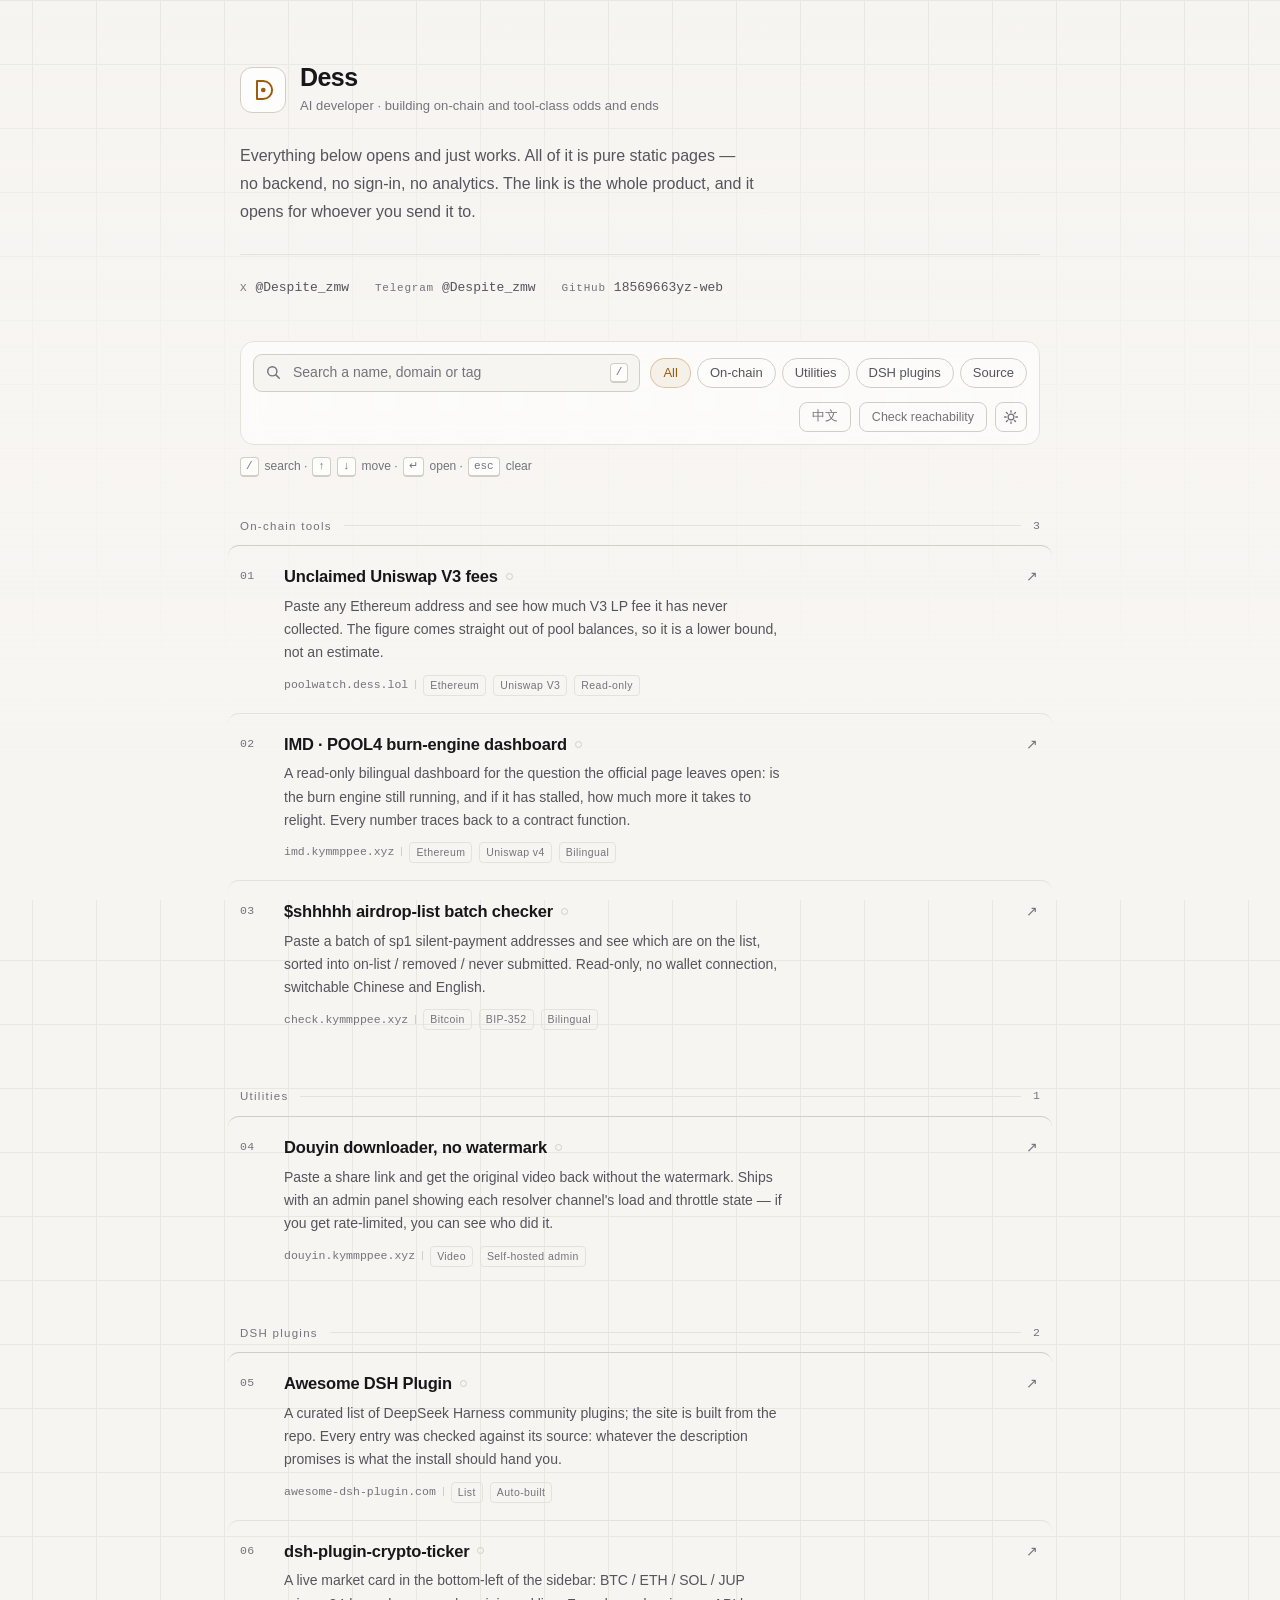
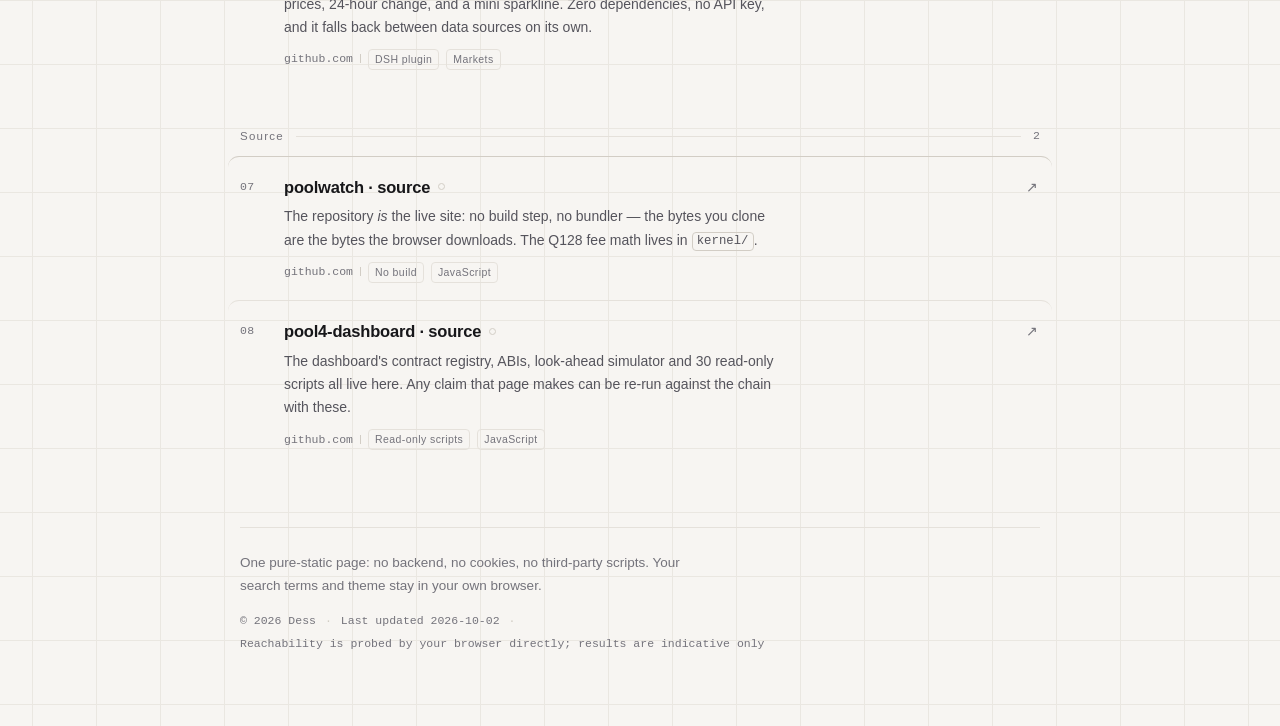
==== index.html @ a2141df9 "主导航站：暗色+暖琥珀的工具索引页，中英双语 - 纯静态、零依赖、零外部请求（CSP default-src 'none'） - 收录 8 条：链上工具 3 / 实用工具 1 / DSH 插件 2 /" ====
<!doctype html>
<html lang="zh-CN" data-lang="zh" data-theme="dark"
      data-doc-title-zh="Dess · 工具索引"
      data-doc-title-en="Dess · Tool Index"
      data-doc-desc-zh="Dess 做过的工具和站点：链上只读工具、实用小工具、DeepSeek Harness 插件。全部纯静态，打开就能用。"
      data-doc-desc-en="Tools and sites by Dess: read-only on-chain utilities, small practical tools, and DeepSeek Harness plugins. All pure static — open and use.">
<head>
<meta charset="utf-8">
<meta name="viewport" content="width=device-width, initial-scale=1">

<title>Dess · 工具索引</title>
<meta name="description" content="Dess 做过的工具和站点：链上只读工具、实用小工具、DeepSeek Harness 插件。全部纯静态，打开就能用。">

<link rel="canonical" href="https://dess.lol/">
<link rel="alternate" hreflang="zh-CN" href="https://dess.lol/">
<link rel="alternate" hreflang="en" href="https://dess.lol/?lang=en">
<link rel="alternate" hreflang="x-default" href="https://dess.lol/">
<meta name="color-scheme" content="dark light">
<meta name="theme-color" content="#0b0b0d" media="(prefers-color-scheme: dark)">
<meta name="theme-color" content="#f7f5f2" media="(prefers-color-scheme: light)">

<meta property="og:type" content="website">
<meta property="og:site_name" content="Dess">
<meta property="og:locale" content="zh_CN">
<meta property="og:locale:alternate" content="en_US">
<meta property="og:title" content="Dess · 工具索引">
<meta property="og:description" content="链上只读工具、实用小工具、DeepSeek Harness 插件。全部纯静态，打开就能用。">
<meta property="og:url" content="https://dess.lol/">
<meta property="og:image" content="https://dess.lol/og.png">
<meta property="og:image:width" content="1200">
<meta property="og:image:height" content="630">

<meta name="twitter:card" content="summary_large_image">
<meta name="twitter:site" content="@Despite_zmw">
<meta name="twitter:creator" content="@Despite_zmw">
<meta name="twitter:title" content="Dess · 工具索引">
<meta name="twitter:description" content="链上只读工具、实用小工具、DeepSeek Harness 插件。全部纯静态，打开就能用。">
<meta name="twitter:image" content="https://dess.lol/og.png">

<link rel="icon" href="favicon.svg" type="image/svg+xml">
<link rel="apple-touch-icon" href="favicon.svg">
<link rel="stylesheet" href="styles.css">
<script src="boot.js"></script>
</head>

<body>
<a class="skip" href="#entries"><span data-l="zh">跳到列表</span><span data-l="en">Skip to list</span></a>

<div class="page">

  <!-- ── 抬头 ─────────────────────────────────────────── -->
  <header class="masthead">
    <div class="who">
      <span class="mark" aria-hidden="true">
        <svg viewBox="0 0 32 32" width="30" height="30">
          <path d="M9.6 25.6V6.4h6.5a9.6 9.6 0 0 1 0 19.2H9.6Z"
                fill="none" stroke="currentColor" stroke-width="2.1" stroke-linejoin="round"/>
          <circle cx="16.3" cy="16" r="2.5" fill="currentColor"/>
        </svg>
      </span>
      <span class="who-text">
        <h1>Dess</h1>
        <p class="role"><span data-l="zh">AI 开发者 · 做链上和工具类的小东西</span><span data-l="en">AI developer · building on-chain and tool-class odds and ends</span></p>
      </span>
    </div>

    <p class="lede"><span data-l="zh">下面每一个都能直接打开用。全部是纯静态页面——没有后端、不用登录、不埋统计。链接就是全部，分享给谁都能打开。</span><span data-l="en">Everything below opens and just works. All of it is pure static pages — no backend, no sign-in, no analytics. The link is the whole product, and it opens for whoever you send it to.</span></p>

    <nav class="contact" data-aria-zh="联系方式" data-aria-en="Contact">
      <a href="https://x.com/Despite_zmw" target="_blank" rel="me noopener">
        <span class="k">X</span><span class="v">@Despite_zmw</span>
      </a>
      <a href="https://t.me/Despite_zmw" target="_blank" rel="me noopener">
        <span class="k">Telegram</span><span class="v">@Despite_zmw</span>
      </a>
      <a href="https://github.com/18569663yz-web" target="_blank" rel="me noopener">
        <span class="k">GitHub</span><span class="v">18569663yz-web</span>
      </a>
    </nav>
  </header>

  <!-- ── 工具条 ───────────────────────────────────────── -->
  <div class="bar">
    <div class="field">
      <label class="search" for="q">
        <svg class="mag" viewBox="0 0 20 20" aria-hidden="true">
          <circle cx="8.6" cy="8.6" r="5.4" fill="none" stroke="currentColor" stroke-width="1.7"/>
          <path d="m12.8 12.8 4 4" fill="none" stroke="currentColor" stroke-width="1.7" stroke-linecap="round"/>
        </svg>
        <input id="q" type="search" autocomplete="off" spellcheck="false"
               placeholder="搜名字、域名或标签"
               aria-label="搜索站点"
               data-ph-zh="搜名字、域名或标签"   data-ph-en="Search a name, domain or tag"
               data-aria-zh="搜索站点"           data-aria-en="Search sites">
        <kbd class="hint">/</kbd>
      </label>
      <button id="clear" class="clear" type="button" hidden
              aria-label="清空搜索"
              data-aria-zh="清空搜索" data-aria-en="Clear search">×</button>
    </div>

    <div class="chips" role="group" aria-label="按分类筛选"
         data-aria-zh="按分类筛选" data-aria-en="Filter by category">
      <button class="chip" type="button" data-cat="all"   aria-pressed="true" ><span data-l="zh">全部</span><span data-l="en">All</span></button>
      <button class="chip" type="button" data-cat="chain" aria-pressed="false"><span data-l="zh">链上</span><span data-l="en">On-chain</span></button>
      <button class="chip" type="button" data-cat="tool"  aria-pressed="false"><span data-l="zh">工具</span><span data-l="en">Utilities</span></button>
      <button class="chip" type="button" data-cat="dsh"   aria-pressed="false"><span data-l="zh">DSH 插件</span><span data-l="en">DSH plugins</span></button>
      <button class="chip" type="button" data-cat="src"   aria-pressed="false"><span data-l="zh">源码</span><span data-l="en">Source</span></button>
    </div>

    <div class="bar-end">
      <button id="lang" class="ghost" type="button" aria-label="Switch language">EN</button>
      <button id="probe" class="ghost" type="button"
              title="逐个探测这些站点现在通不通"
              data-title-zh="逐个探测这些站点现在通不通"
              data-title-en="Probe each of these sites right now"><span id="probe-label">检查可达性</span></button>
      <button id="theme" class="ghost icon" type="button" aria-label="切换深浅色"
              data-aria-zh="切换深浅色" data-aria-en="Toggle light or dark mode">
        <svg class="sun" viewBox="0 0 20 20" aria-hidden="true">
          <circle cx="10" cy="10" r="3.6" fill="none" stroke="currentColor" stroke-width="1.6"/>
          <path d="M10 2v2M10 16v2M2 10h2M16 10h2M4.3 4.3l1.4 1.4M14.3 14.3l1.4 1.4M15.7 4.3l-1.4 1.4M5.7 14.3l-1.4 1.4"
                stroke="currentColor" stroke-width="1.6" stroke-linecap="round"/>
        </svg>
        <svg class="moon" viewBox="0 0 20 20" aria-hidden="true">
          <path d="M16.4 12.3A7 7 0 0 1 7.7 3.6a7 7 0 1 0 8.7 8.7Z"
                fill="none" stroke="currentColor" stroke-width="1.6" stroke-linejoin="round"/>
        </svg>
      </button>
    </div>
  </div>

  <p class="hint-line" id="hint-line">
    <span data-l="zh"><kbd>/</kbd> 搜索 · <kbd>↑</kbd><kbd>↓</kbd> 选择 · <kbd>↵</kbd> 打开 · <kbd>esc</kbd> 清空</span>
    <span data-l="en"><kbd>/</kbd> search · <kbd>↑</kbd><kbd>↓</kbd> move · <kbd>↵</kbd> open · <kbd>esc</kbd> clear</span>
  </p>

  <!-- ── 列表 ─────────────────────────────────────────── -->
  <main id="entries">

    <section class="group" data-group="chain">
      <h2 class="group-head"><span class="g-name"><span data-l="zh">链上工具</span><span data-l="en">On-chain tools</span></span><i class="g-line"></i><span class="g-count">3</span></h2>

      <a class="entry" href="https://poolwatch.dess.lol" target="_blank" rel="noopener"
         data-cat="chain"
         data-search="uniswap v3 未领取手续费 poolwatch dess.lol 以太坊 eth 链上 只读 流动性 lp"
         data-search-en="uniswap v3 unclaimed fees poolwatch dess.lol ethereum eth on-chain read-only liquidity lp">
        <span class="no">01</span>
        <span class="body">
          <span class="top">
            <span class="title"><span data-l="zh">Uniswap V3 未领取手续费</span><span data-l="en">Unclaimed Uniswap V3 fees</span></span>
            <span class="dot" data-state="unknown"></span>
          </span>
          <span class="desc"><span data-l="zh">输入任意以太坊地址，看它从没领过的 V3 LP 手续费有多少。数字直接由池子余额算出来，所以给的是下限，不是估算。</span><span data-l="en">Paste any Ethereum address and see how much V3 LP fee it has never collected. The figure comes straight out of pool balances, so it is a lower bound, not an estimate.</span></span>
          <span class="meta">
            <span class="host">poolwatch.dess.lol</span>
            <span class="tag"><span data-l="zh">以太坊</span><span data-l="en">Ethereum</span></span><span class="tag"><span data-l="zh">Uniswap V3</span><span data-l="en">Uniswap V3</span></span><span class="tag"><span data-l="zh">只读</span><span data-l="en">Read-only</span></span>
          </span>
        </span>
        <span class="go" aria-hidden="true">↗</span>
      </a>

      <a class="entry" href="https://imd.kymmppee.xyz" target="_blank" rel="noopener"
         data-cat="chain"
         data-search="imd pool4 烧毁引擎 仪表盘 kymmppee 以太坊 uniswap v4 双语 只读 burn"
         data-search-en="imd pool4 burn engine dashboard kymmppee ethereum uniswap v4 bilingual read-only burn">
        <span class="no">02</span>
        <span class="body">
          <span class="top">
            <span class="title"><span data-l="zh">IMD · POOL4 烧毁引擎仪表盘</span><span data-l="en">IMD · POOL4 burn-engine dashboard</span></span>
            <span class="dot" data-state="unknown"></span>
          </span>
          <span class="desc"><span data-l="zh">只读双语仪表盘，回答官方页面没回答的问题：烧毁引擎还在工作吗，停了的话还差多少重新点火。每个数字都能溯源到合约函数。</span><span data-l="en">A read-only bilingual dashboard for the question the official page leaves open: is the burn engine still running, and if it has stalled, how much more it takes to relight. Every number traces back to a contract function.</span></span>
          <span class="meta">
            <span class="host">imd.kymmppee.xyz</span>
            <span class="tag"><span data-l="zh">以太坊</span><span data-l="en">Ethereum</span></span><span class="tag"><span data-l="zh">Uniswap v4</span><span data-l="en">Uniswap v4</span></span><span class="tag"><span data-l="zh">中英双语</span><span data-l="en">Bilingual</span></span>
          </span>
        </span>
        <span class="go" aria-hidden="true">↗</span>
      </a>

      <a class="entry" href="https://check.kymmppee.xyz" target="_blank" rel="noopener"
         data-cat="chain"
         data-search="shhhhh 空投 名单 sp1 静默支付 比特币 bip-352 批量 查询 白名单 kymmppee check 在册 被移除"
         data-search-en="shhhhh airdrop list sp1 silent payments bitcoin bip-352 batch check whitelist kymmppee on-list removed">
        <span class="no">03</span>
        <span class="body">
          <span class="top">
            <span class="title"><span data-l="zh">$shhhhh 空投名单批量查询</span><span data-l="en">$shhhhh airdrop-list batch checker</span></span>
            <span class="dot" data-state="unknown"></span>
          </span>
          <span class="desc"><span data-l="zh">一次粘一批 sp1 静默支付地址，看哪些在名单上，按在册 / 被移除 / 没提交过分好类。只读、不连钱包，中英双语可切换。</span><span data-l="en">Paste a batch of sp1 silent-payment addresses and see which are on the list, sorted into on-list / removed / never submitted. Read-only, no wallet connection, switchable Chinese and English.</span></span>
          <span class="meta">
            <span class="host">check.kymmppee.xyz</span>
            <span class="tag"><span data-l="zh">比特币</span><span data-l="en">Bitcoin</span></span><span class="tag"><span data-l="zh">BIP-352</span><span data-l="en">BIP-352</span></span><span class="tag"><span data-l="zh">中英双语</span><span data-l="en">Bilingual</span></span>
          </span>
        </span>
        <span class="go" aria-hidden="true">↗</span>
      </a>
    </section>

    <section class="group" data-group="tool">
      <h2 class="group-head"><span class="g-name"><span data-l="zh">实用工具</span><span data-l="en">Utilities</span></span><i class="g-line"></i><span class="g-count">1</span></h2>

      <a class="entry" href="https://douyin.kymmppee.xyz" target="_blank" rel="noopener"
         data-cat="tool"
         data-search="抖音 去水印 无水印 下载 视频 douyin kymmppee 工具 nowm"
         data-search-en="douyin watermark watermark-free download video kymmppee tool nowm">
        <span class="no">04</span>
        <span class="body">
          <span class="top">
            <span class="title"><span data-l="zh">抖音无水印下载</span><span data-l="en">Douyin downloader, no watermark</span></span>
            <span class="dot" data-state="unknown"></span>
          </span>
          <span class="desc"><span data-l="zh">粘贴分享链接，直接拿到无水印的原视频。带后台，能看每条解析通道的用量和限流状态——被限了也知道是被谁限的。</span><span data-l="en">Paste a share link and get the original video back without the watermark. Ships with an admin panel showing each resolver channel's load and throttle state — if you get rate-limited, you can see who did it.</span></span>
          <span class="meta">
            <span class="host">douyin.kymmppee.xyz</span>
            <span class="tag"><span data-l="zh">视频</span><span data-l="en">Video</span></span><span class="tag"><span data-l="zh">自建后台</span><span data-l="en">Self-hosted admin</span></span>
          </span>
        </span>
        <span class="go" aria-hidden="true">↗</span>
      </a>
    </section>

    <section class="group" data-group="dsh">
      <h2 class="group-head"><span class="g-name"><span data-l="zh">DSH 插件</span><span data-l="en">DSH plugins</span></span><i class="g-line"></i><span class="g-count">2</span></h2>

      <a class="entry" href="https://awesome-dsh-plugin.com" target="_blank" rel="noopener"
         data-cat="dsh"
         data-search="awesome dsh plugin deepseek harness 插件 列表 精选 awesome-dsh-plugin.com 目录"
         data-search-en="awesome dsh plugin deepseek harness plugins list curated awesome-dsh-plugin.com directory">
        <span class="no">05</span>
        <span class="body">
          <span class="top">
            <span class="title"><span data-l="zh">Awesome DSH Plugin</span><span data-l="en">Awesome DSH Plugin</span></span>
            <span class="dot" data-state="unknown"></span>
          </span>
          <span class="desc"><span data-l="zh">DeepSeek Harness 社区插件精选列表，站点由仓库自动构建。每条收录都对着源码核过：描述里说的是什么，就应该装得出来什么。</span><span data-l="en">A curated list of DeepSeek Harness community plugins; the site is built from the repo. Every entry was checked against its source: whatever the description promises is what the install should hand you.</span></span>
          <span class="meta">
            <span class="host">awesome-dsh-plugin.com</span>
            <span class="tag"><span data-l="zh">列表</span><span data-l="en">List</span></span><span class="tag"><span data-l="zh">自动构建</span><span data-l="en">Auto-built</span></span>
          </span>
        </span>
        <span class="go" aria-hidden="true">↗</span>
      </a>

      <a class="entry" href="https://github.com/18569663yz-web/dsh-plugin-crypto-ticker" target="_blank" rel="noopener"
         data-cat="dsh"
         data-search="crypto ticker 行情 插件 侧边栏 btc eth sol jup 零依赖 dsh 价格 走势图"
         data-search-en="crypto ticker markets plugin sidebar btc eth sol jup zero-dependency dsh price sparkline">
        <span class="no">06</span>
        <span class="body">
          <span class="top">
            <span class="title"><span data-l="zh">dsh-plugin-crypto-ticker</span><span data-l="en">dsh-plugin-crypto-ticker</span></span>
            <span class="dot" data-state="unknown"></span>
          </span>
          <span class="desc"><span data-l="zh">侧边栏左下角的实时行情卡片：BTC / ETH / SOL / JUP 的价格、24 小时涨跌和迷你走势。零依赖、免密钥，数据源自动降级。</span><span data-l="en">A live market card in the bottom-left of the sidebar: BTC / ETH / SOL / JUP prices, 24-hour change, and a mini sparkline. Zero dependencies, no API key, and it falls back between data sources on its own.</span></span>
          <span class="meta">
            <span class="host">github.com</span>
            <span class="tag"><span data-l="zh">DSH 插件</span><span data-l="en">DSH plugin</span></span><span class="tag"><span data-l="zh">行情</span><span data-l="en">Markets</span></span>
          </span>
        </span>
        <span class="go" aria-hidden="true">↗</span>
      </a>
    </section>

    <section class="group" data-group="src">
      <h2 class="group-head"><span class="g-name"><span data-l="zh">源码</span><span data-l="en">Source</span></span><i class="g-line"></i><span class="g-count">2</span></h2>

      <a class="entry" href="https://github.com/18569663yz-web/poolwatch" target="_blank" rel="noopener"
         data-cat="src"
         data-search="poolwatch 源码 仓库 github site app.js kernel keccak rpc v3fees"
         data-search-en="poolwatch source repository github site app.js kernel keccak rpc v3fees">
        <span class="no">07</span>
        <span class="body">
          <span class="top">
            <span class="title"><span data-l="zh">poolwatch · 源码</span><span data-l="en">poolwatch · source</span></span>
            <span class="dot" data-state="unknown"></span>
          </span>
          <span class="desc"><span data-l="zh">仓库本身就是线上站点：没有构建步骤、没有打包器，你 clone 到的字节和浏览器下载到的完全一致。手续费那套 Q128 数学在 <code>kernel/</code> 里。</span><span data-l="en">The repository <em>is</em> the live site: no build step, no bundler — the bytes you clone are the bytes the browser downloads. The Q128 fee math lives in <code>kernel/</code>.</span></span>
          <span class="meta">
            <span class="host">github.com</span>
            <span class="tag"><span data-l="zh">无构建</span><span data-l="en">No build</span></span><span class="tag"><span data-l="zh">JavaScript</span><span data-l="en">JavaScript</span></span>
          </span>
        </span>
        <span class="go" aria-hidden="true">↗</span>
      </a>

      <a class="entry" href="https://github.com/18569663yz-web/pool4-dashboard" target="_blank" rel="noopener"
         data-cat="src"
         data-search="pool4 dashboard 源码 仓库 github imd 合约 abi 双语 快照"
         data-search-en="pool4 dashboard source repository github imd contracts abi bilingual snapshot">
        <span class="no">08</span>
        <span class="body">
          <span class="top">
            <span class="title"><span data-l="zh">pool4-dashboard · 源码</span><span data-l="en">pool4-dashboard · source</span></span>
            <span class="dot" data-state="unknown"></span>
          </span>
          <span class="desc"><span data-l="zh">仪表盘的合约注册表、ABI、前瞻模拟器和 30 个只读脚本都在这里。页面上任何一条断言，都能拿这些脚本回链上重跑一遍。</span><span data-l="en">The dashboard's contract registry, ABIs, look-ahead simulator and 30 read-only scripts all live here. Any claim that page makes can be re-run against the chain with these.</span></span>
          <span class="meta">
            <span class="host">github.com</span>
            <span class="tag"><span data-l="zh">只读脚本</span><span data-l="en">Read-only scripts</span></span><span class="tag"><span data-l="zh">JavaScript</span><span data-l="en">JavaScript</span></span>
          </span>
        </span>
        <span class="go" aria-hidden="true">↗</span>
      </a>
    </section>

  </main>

  <p class="none" id="none" hidden><span data-l="zh">没有匹配的条目。换个词，或者点「全部」。</span><span data-l="en">Nothing matched. Try another word, or hit “All”.</span></p>

  <!-- ── 页脚 ─────────────────────────────────────────── -->
  <footer class="foot">
    <p class="foot-note"><span data-l="zh">纯静态单页：没有后端、没有 Cookie、没有第三方脚本。搜索词和主题只存在你自己的浏览器里。</span><span data-l="en">One pure-static page: no backend, no cookies, no third-party scripts. Your search terms and theme stay in your own browser.</span></p>
    <p class="foot-meta">
      <span>© <span id="year">2026</span> Dess</span>
      <span class="sep">·</span>
      <span><span data-l="zh">最后更新 </span><span data-l="en">Last updated </span><time datetime="2026-10-02">2026-10-02</time></span>
      <span class="sep">·</span>
      <span id="probe-note"></span>
    </p>
  </footer>

</div>

<script src="app.js"></script>
</body>
</html>
---- styles.css ----
/* ============================================================================
   Dess · 工具索引
   单文件样式表。没有外部字体、没有第三方脚本、没有图片请求。
   ========================================================================== */

/* ── 设计变量 ───────────────────────────────────────────────────────────── */
:root {
  color-scheme: dark;

  --bg:            #0b0b0d;
  --bg-lift:       #121216;
  --ink:           #eceae6;
  --ink-2:         #a4a3aa;
  --ink-3:         #6c6b75;
  --line:          #1e1e25;
  --line-2:        #2c2c36;
  --grid:          #16161b;
  --accent:        #e0a45c;
  --accent-soft:   rgba(224, 164, 92, .09);
  --accent-line:   rgba(224, 164, 92, .34);
  --ok:            #63c084;
  --bad:           #d97066;

  --sans: -apple-system, BlinkMacSystemFont, "Segoe UI", "PingFang SC",
          "Hiragino Sans GB", "Microsoft YaHei", "Source Han Sans SC", sans-serif;
  --mono: ui-monospace, "SF Mono", "JetBrains Mono", "Cascadia Mono", Menlo,
          Consolas, "Liberation Mono", monospace;

  --maxw: 800px;
  --ease: cubic-bezier(.22, .61, .36, 1);
}

:root[data-theme="light"] {
  color-scheme: light;

  --bg:            #f7f5f2;
  --bg-lift:       #fdfdfc;
  --ink:           #17171a;
  --ink-2:         #55545c;
  --ink-3:         #74737b;
  --line:          #e5e1db;
  --line-2:        #d2cdc5;
  --grid:          #eae7e1;
  --accent:        #9d5c0c;
  --accent-soft:   rgba(157, 92, 12, .07);
  --accent-line:   rgba(157, 92, 12, .30);
  --ok:            #2f8f4e;
  --bad:           #b8453c;
}

/* ── 基础 ───────────────────────────────────────────────────────────────── */
*, *::before, *::after { box-sizing: border-box; }

html { -webkit-text-size-adjust: 100%; }

body {
  margin: 0;
  padding: 0 24px;
  background-color: var(--bg);
  /* 极淡的网格：给纯色背景一点手作的质地，不仔细看看不出来 */
  background-image:
    linear-gradient(to right,  var(--grid) 1px, transparent 1px),
    linear-gradient(to bottom, var(--grid) 1px, transparent 1px);
  background-size: 64px 64px;
  background-position: center top;
  color: var(--ink);
  font-family: var(--sans);
  font-size: 15.5px;
  line-height: 1.62;
  -webkit-font-smoothing: antialiased;
  -moz-osx-font-smoothing: grayscale;
  text-rendering: optimizeLegibility;
}

/* 网格只在顶部显形，往下化开 */
body::before {
  content: "";
  position: fixed;
  inset: 0;
  pointer-events: none;
  z-index: 0;
  background: linear-gradient(to bottom,
              transparent 0,
              color-mix(in srgb, var(--bg) 72%, transparent) 340px,
              var(--bg) 760px);
}

.page { position: relative; z-index: 1; max-width: var(--maxw); margin: 0 auto; }

::selection { background: var(--accent-line); color: var(--ink); }

a { color: inherit; text-decoration: none; }

:focus-visible {
  outline: 2px solid var(--accent);
  outline-offset: 3px;
  border-radius: 3px;
}

code {
  font-family: var(--mono);
  font-size: .88em;
  padding: .1em .34em;
  border: 1px solid var(--line-2);
  border-radius: 4px;
  color: var(--ink-2);
  white-space: nowrap;
}

kbd {
  font-family: var(--mono);
  font-size: 11px;
  line-height: 1;
  min-width: 18px;
  padding: 3px 5px;
  display: inline-flex;
  align-items: center;
  justify-content: center;
  border: 1px solid var(--line-2);
  border-bottom-width: 2px;
  border-radius: 4px;
  color: var(--ink-3);
  background: var(--bg-lift);
}

/* ── 语言 ───────────────────────────────────────────────────────────────────
   中英两套文案都写在页面里，靠 <html data-lang> 选一套显示。这么做的好处：
   语言在首次绘制之前就定好了（boot.js 在 <head> 里同步跑），不会先出中文
   再跳成英文；关掉 JS 也照样能看；切换是纯 CSS，立刻生效不用重排 DOM。
   data-l 标的是"这段文字属于哪个语言"。 */
:root[data-lang="zh"] [data-l="en"],
:root[data-lang="en"] [data-l="zh"] { display: none !important; }

/* 快捷键提示那行是 flex + gap 排的。让可见的那一半"消失"，里面的 kbd 和
   文字就能直接当 .hint-line 的子项，间距和以前完全一样。 */
.hint-line > [data-l] { display: contents; }

.skip {
  position: absolute;
  left: -9999px;
}
.skip:focus {
  left: 12px; top: 12px; z-index: 10;
  padding: 8px 14px;
  background: var(--accent); color: #0b0b0d;
  border-radius: 6px; font-size: 13px;
}

/* ── 抬头 ───────────────────────────────────────────────────────────────── */
.masthead { padding: 64px 0 0; }

.who { display: flex; align-items: center; gap: 14px; }

.mark {
  display: grid;
  place-items: center;
  width: 46px; height: 46px;
  flex: none;
  border: 1px solid var(--line-2);
  border-radius: 12px;
  color: var(--accent);
  background: var(--bg-lift);
}

.who-text h1 {
  margin: 0;
  font-size: 25px;
  font-weight: 600;
  letter-spacing: -.022em;
  line-height: 1.1;
}

.role {
  margin: 3px 0 0;
  font-size: 13px;
  color: var(--ink-3);
  letter-spacing: .005em;
}

.lede {
  margin: 26px 0 0;
  max-width: 58ch;
  font-size: 16px;
  line-height: 1.75;
  color: var(--ink-2);
  text-wrap: pretty;
}

/* 联系方式：像一排字段，不像社交按钮 */
.contact {
  display: flex;
  flex-wrap: wrap;
  gap: 8px 26px;
  margin-top: 28px;
  padding-top: 22px;
  border-top: 1px solid var(--line);
}

.contact a {
  display: inline-flex;
  align-items: baseline;
  gap: 8px;
  font-family: var(--mono);
  font-size: 13px;
  padding-bottom: 2px;
  border-bottom: 1px solid transparent;
  transition: border-color .18s var(--ease), color .18s var(--ease);
}
.contact a .k { color: var(--ink-3); font-size: 11px; letter-spacing: .07em; }
.contact a .v { color: var(--ink-2); }
.contact a:hover { border-bottom-color: var(--accent-line); }
.contact a:hover .v { color: var(--accent); }

/* ── 工具条 ─────────────────────────────────────────────────────────────── */
.bar {
  display: flex;
  flex-wrap: wrap;
  align-items: center;
  gap: 10px;
  margin-top: 40px;
  padding: 12px;
  border: 1px solid var(--line);
  border-radius: 14px;
  background: color-mix(in srgb, var(--bg-lift) 82%, transparent);
  backdrop-filter: blur(8px);
}

.field { position: relative; flex: 1 1 220px; min-width: 0; }

.search {
  display: flex;
  align-items: center;
  gap: 9px;
  padding: 0 11px;
  height: 38px;
  border: 1px solid var(--line-2);
  border-radius: 9px;
  background: var(--bg);
  transition: border-color .18s var(--ease), box-shadow .18s var(--ease);
}
.search:focus-within {
  border-color: var(--accent-line);
  box-shadow: 0 0 0 3px var(--accent-soft);
}
.mag { width: 17px; height: 17px; flex: none; color: var(--ink-3); }

.search input {
  flex: 1 1 auto;
  min-width: 0;
  border: 0;
  outline: 0;
  background: none;
  color: var(--ink);
  font: inherit;
  font-size: 14px;
}
.search input::placeholder { color: var(--ink-3); }
.search input::-webkit-search-cancel-button { display: none; }

.hint { flex: none; transition: opacity .15s var(--ease); }
/* 输入框里有内容时让位给清除按钮 */
.search[data-filled="1"] .hint { opacity: 0; pointer-events: none; }

.clear {
  position: absolute;
  right: 9px; top: 50%;
  transform: translateY(-50%);
  width: 22px; height: 22px;
  display: grid;
  place-items: center;
  border: 0; border-radius: 50%;
  background: var(--line-2);
  color: var(--ink-2);
  font-size: 15px; line-height: 1;
  cursor: pointer;
  transition: background .15s var(--ease), color .15s var(--ease);
}
.clear:hover { background: var(--line-2); color: var(--ink); }
/* 作者样式里的 display 会盖掉 UA 的 [hidden]{display:none}，必须显式补回来 */
.clear[hidden] { display: none; }

.chips { display: flex; flex-wrap: wrap; gap: 6px; }

.chip {
  height: 30px;
  padding: 0 12px;
  border: 1px solid var(--line-2);
  border-radius: 999px;
  background: none;
  color: var(--ink-2);
  font-family: var(--sans);
  font-size: 13px;
  cursor: pointer;
  white-space: nowrap;
  transition: color .16s var(--ease), border-color .16s var(--ease),
              background-color .16s var(--ease);
}
.chip:hover { color: var(--ink); border-color: var(--ink-3); }
.chip[aria-pressed="true"] {
  color: var(--accent);
  border-color: var(--accent-line);
  background: var(--accent-soft);
}

.bar-end { display: flex; gap: 8px; margin-left: auto; }

.ghost {
  height: 30px;
  padding: 0 12px;
  border: 1px solid var(--line-2);
  border-radius: 8px;
  background: none;
  color: var(--ink-3);
  font-family: var(--sans);
  font-size: 12.5px;
  cursor: pointer;
  white-space: nowrap;
  transition: color .16s var(--ease), border-color .16s var(--ease);
}
.ghost:hover { color: var(--ink); border-color: var(--ink-3); }
.ghost:disabled { opacity: .55; cursor: default; }
.ghost.icon { width: 32px; padding: 0; display: grid; place-items: center; }
.ghost.icon svg { width: 16px; height: 16px; }
.ghost .sun, .ghost .moon { grid-area: 1 / 1; }
:root[data-theme="dark"]  .ghost .sun  { display: none; }
:root[data-theme="light"] .ghost .moon { display: none; }

/* 快捷键提示：小屏没用，藏掉 */
.hint-line {
  margin: 12px 0 0;
  font-size: 12px;
  color: var(--ink-3);
  display: flex;
  align-items: center;
  gap: 5px;
  flex-wrap: wrap;
}
.hint-line kbd { margin-right: 1px; }
@media (max-width: 620px) { .hint-line { display: none; } }

/* ── 分组 ───────────────────────────────────────────────────────────────── */
#entries { margin-top: 40px; }

.group + .group { margin-top: 40px; }
.group[hidden] { display: none; }

.group-head {
  display: flex;
  align-items: center;
  gap: 12px;
  margin: 0 0 10px;
  font-size: 11.5px;
  font-weight: 500;
  letter-spacing: .11em;
  color: var(--ink-3);
}
.g-name { flex: none; }
.g-line { flex: 1 1 auto; height: 1px; background: var(--line); }
.g-count { flex: none; font-family: var(--mono); letter-spacing: 0; }

/* ── 条目 ───────────────────────────────────────────────────────────────── */
.entry {
  position: relative;
  display: grid;
  grid-template-columns: 34px 1fr 22px;
  gap: 0 10px;
  align-items: start;
  padding: 17px 14px 17px 12px;
  margin: 0 -12px;
  border-radius: 11px;
  border-top: 1px solid var(--line);
  transition: background-color .18s var(--ease);
}
.group .entry:first-of-type { border-top-color: var(--line-2); }

/* 左边那道竖条：hover / 键盘选中时从左边滑进来 */
.entry::before {
  content: "";
  position: absolute;
  left: 0; top: 12px; bottom: 12px;
  width: 2px;
  border-radius: 2px;
  background: var(--accent);
  transform: scaleX(0);
  transform-origin: left center;
  transition: transform .22s var(--ease);
}

.entry:hover,
.entry.is-active { background: var(--accent-soft); }
.entry:hover::before,
.entry.is-active::before { transform: scaleX(1); }
.entry[hidden] { display: none; }

.no {
  font-family: var(--mono);
  font-size: 11.5px;
  color: var(--ink-3);
  padding-top: 4px;
  letter-spacing: .02em;
  font-variant-numeric: tabular-nums;
  transition: color .18s var(--ease);
}
.entry:hover .no, .entry.is-active .no { color: var(--accent); }

.body { display: block; min-width: 0; }

.top { display: flex; align-items: center; gap: 8px; }

.title {
  font-size: 16.5px;
  font-weight: 550;
  letter-spacing: -.011em;
  color: var(--ink);
  transition: color .18s var(--ease);
}
.entry:hover .title, .entry.is-active .title { color: var(--accent); }

.dot {
  flex: none;
  width: 7px; height: 7px;
  border-radius: 50%;
  border: 1px solid var(--line-2);
  background: none;
  transition: background-color .2s var(--ease), border-color .2s var(--ease);
}
.dot[data-state="ok"]   { background: var(--ok);  border-color: var(--ok); }
.dot[data-state="bad"]  { background: var(--bad); border-color: var(--bad); }
.dot[data-state="busy"] { background: var(--accent); border-color: var(--accent); animation: pulse 1s ease-in-out infinite; }

@keyframes pulse { 50% { opacity: .3; } }

.desc {
  display: block;
  margin-top: 5px;
  max-width: 64ch;
  font-size: 14px;
  line-height: 1.66;
  color: var(--ink-2);
  text-wrap: pretty;
}

.meta {
  display: flex;
  flex-wrap: wrap;
  align-items: center;
  gap: 7px;
  margin-top: 10px;
}

.host {
  font-family: var(--mono);
  font-size: 11.5px;
  color: var(--ink-3);
}
.host::after {
  content: "";
  display: inline-block;
  width: 1px; height: 9px;
  margin-left: 7px;
  vertical-align: -1px;
  background: var(--line-2);
}

.tag {
  font-size: 10.5px;
  letter-spacing: .04em;
  color: var(--ink-3);
  border: 1px solid var(--line);
  border-radius: 4px;
  padding: 1px 6px;
  white-space: nowrap;
  transition: color .18s var(--ease), border-color .18s var(--ease);
}
.entry:hover .tag { color: var(--ink-2); border-color: var(--line-2); }

.go {
  font-size: 14px;
  color: var(--ink-3);
  text-align: right;
  padding-top: 2px;
  transition: transform .2s var(--ease), color .18s var(--ease);
}
.entry:hover .go, .entry.is-active .go {
  color: var(--accent);
  transform: translate(2px, -2px);
}

/* 过滤后一个都不剩 */
.none {
  margin: 44px 0 0;
  padding: 30px 0;
  border-top: 1px solid var(--line);
  border-bottom: 1px solid var(--line);
  text-align: center;
  font-size: 14px;
  color: var(--ink-3);
}

/* ── 页脚 ───────────────────────────────────────────────────────────────── */
.foot {
  margin-top: 60px;
  padding: 24px 0 72px;
  border-top: 1px solid var(--line);
}

.foot-note {
  margin: 0;
  max-width: 62ch;
  font-size: 13.5px;
  line-height: 1.7;
  color: var(--ink-3);
}

.foot-meta {
  display: flex;
  flex-wrap: wrap;
  gap: 4px 9px;
  margin: 14px 0 0;
  font-family: var(--mono);
  font-size: 11.5px;
  color: var(--ink-3);
}
.foot-meta .sep { color: var(--line-2); }
.foot-meta time { font-variant-numeric: tabular-nums; }

/* ── 窄屏 ───────────────────────────────────────────────────────────────── */
@media (max-width: 620px) {
  body { padding: 0 16px; font-size: 15px; }
  .masthead { padding-top: 40px; }
  .lede { margin-top: 20px; font-size: 15px; }
  .contact { gap: 8px 18px; }

  .bar { margin-top: 28px; }
  .bar-end { margin-left: 0; width: 100%; }

  .entry { grid-template-columns: 26px 1fr 18px; padding: 15px 12px 15px 10px; }
  .title { font-size: 15.5px; }
  .desc { font-size: 13.5px; }
  .foot { padding-bottom: 48px; }
}

/* ── 尊重系统的减弱动效设置 ─────────────────────────────────────────────── */
@media (prefers-reduced-motion: reduce) {
  *, *::before, *::after {
    animation-duration: .001ms !important;
    animation-iteration-count: 1 !important;
    transition-duration: .001ms !important;
  }
}

/* ── 打印：别把深色背景打出来 ───────────────────────────────────────────── */
@media print {
  body { background: none; color: #000; padding: 0; }
  body::before, .bar, .hint-line, .dot, .go { display: none; }
  .entry { break-inside: avoid; border-top-color: #ccc; }
}
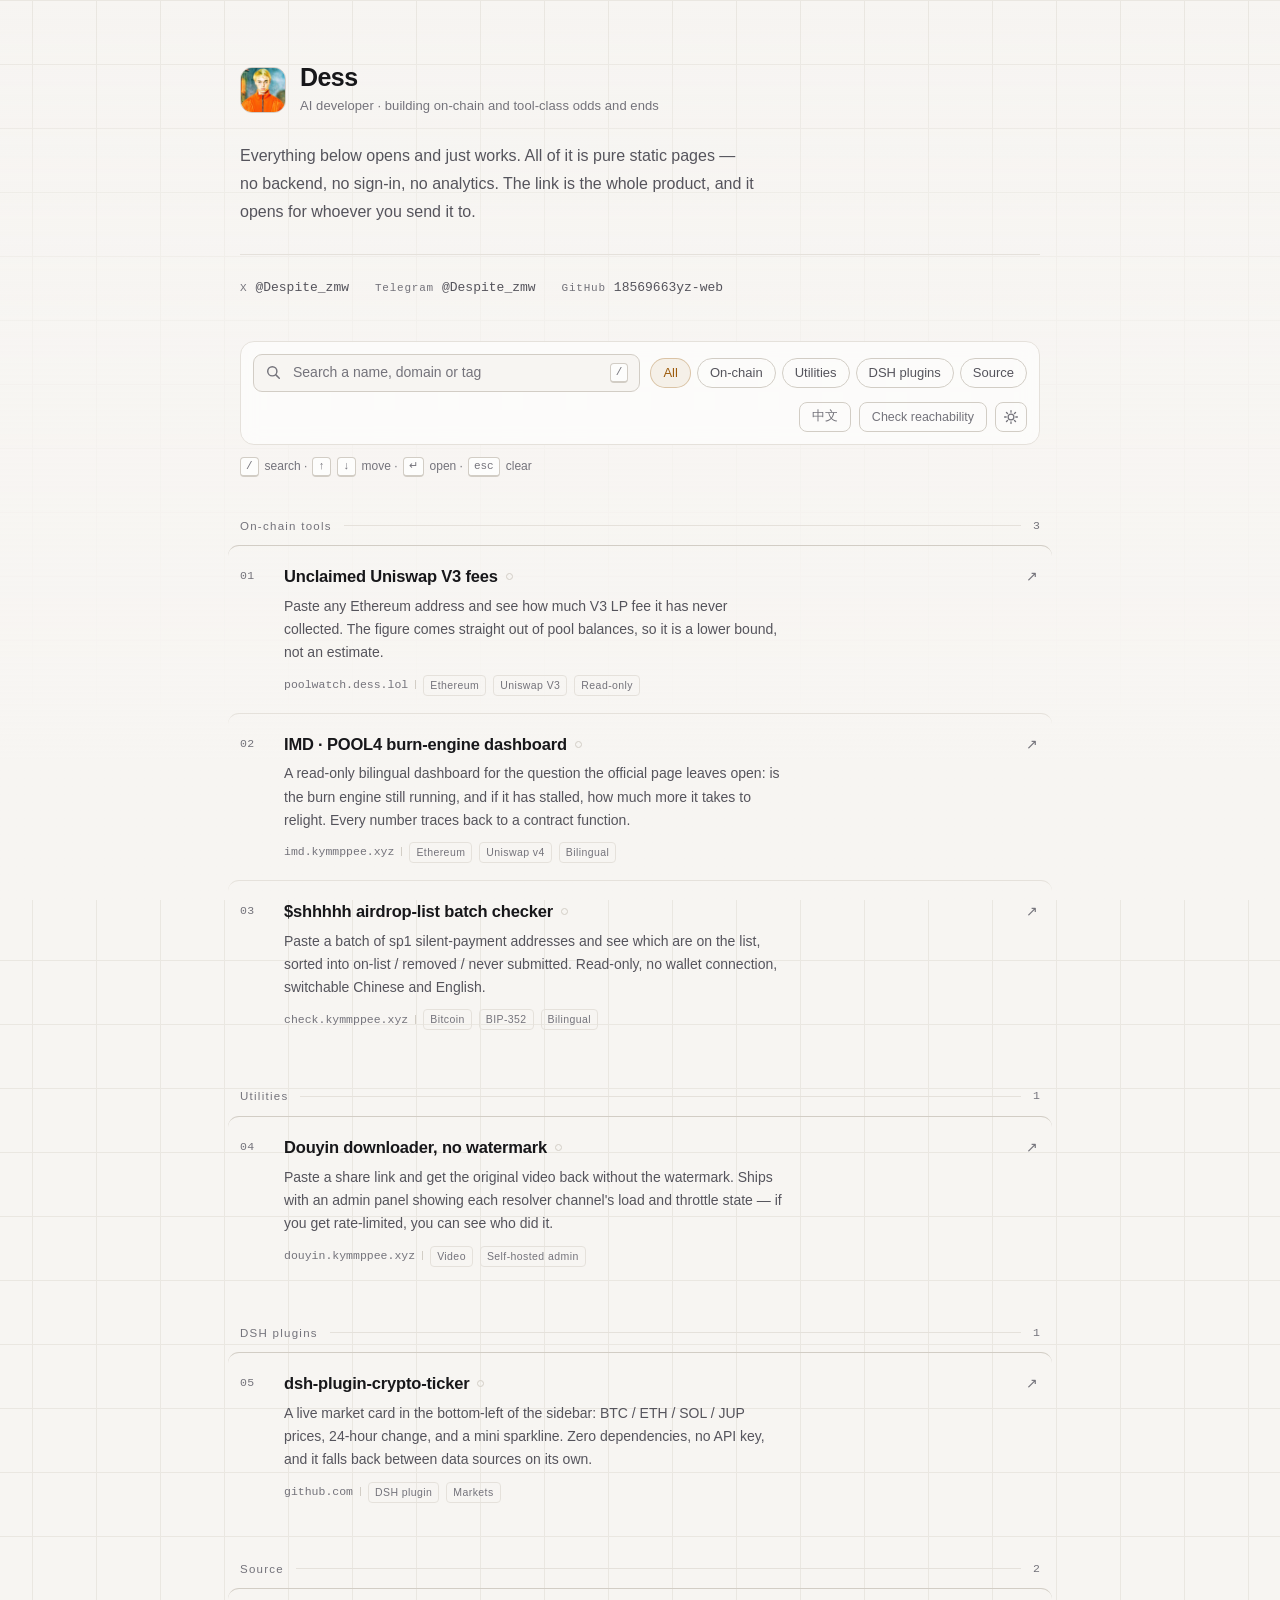
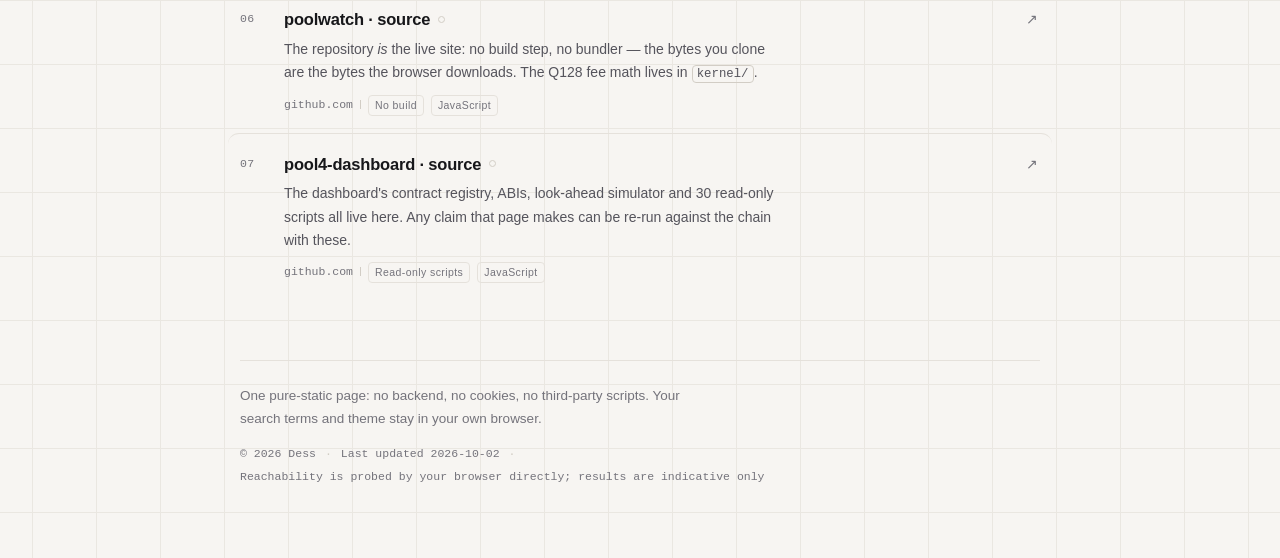
==== commit 1bd127b6: "抬头的 D 字图标换成本人头像；下架 Awesome DSH Plugin（不是我的项目）" ====
--- a/index.html
+++ b/index.html
@@ -52,11 +52,7 @@
   <header class="masthead">
     <div class="who">
       <span class="mark" aria-hidden="true">
-        <svg viewBox="0 0 32 32" width="30" height="30">
-          <path d="M9.6 25.6V6.4h6.5a9.6 9.6 0 0 1 0 19.2H9.6Z"
-                fill="none" stroke="currentColor" stroke-width="2.1" stroke-linejoin="round"/>
-          <circle cx="16.3" cy="16" r="2.5" fill="currentColor"/>
-        </svg>
+        <img src="avatar.jpg" alt="" width="46" height="46" decoding="async">
       </span>
       <span class="who-text">
         <h1>Dess</h1>
@@ -222,32 +218,13 @@
     </section>
 
     <section class="group" data-group="dsh">
-      <h2 class="group-head"><span class="g-name"><span data-l="zh">DSH 插件</span><span data-l="en">DSH plugins</span></span><i class="g-line"></i><span class="g-count">2</span></h2>
-
-      <a class="entry" href="https://awesome-dsh-plugin.com" target="_blank" rel="noopener"
-         data-cat="dsh"
-         data-search="awesome dsh plugin deepseek harness 插件 列表 精选 awesome-dsh-plugin.com 目录"
-         data-search-en="awesome dsh plugin deepseek harness plugins list curated awesome-dsh-plugin.com directory">
-        <span class="no">05</span>
-        <span class="body">
-          <span class="top">
-            <span class="title"><span data-l="zh">Awesome DSH Plugin</span><span data-l="en">Awesome DSH Plugin</span></span>
-            <span class="dot" data-state="unknown"></span>
-          </span>
-          <span class="desc"><span data-l="zh">DeepSeek Harness 社区插件精选列表，站点由仓库自动构建。每条收录都对着源码核过：描述里说的是什么，就应该装得出来什么。</span><span data-l="en">A curated list of DeepSeek Harness community plugins; the site is built from the repo. Every entry was checked against its source: whatever the description promises is what the install should hand you.</span></span>
-          <span class="meta">
-            <span class="host">awesome-dsh-plugin.com</span>
-            <span class="tag"><span data-l="zh">列表</span><span data-l="en">List</span></span><span class="tag"><span data-l="zh">自动构建</span><span data-l="en">Auto-built</span></span>
-          </span>
-        </span>
-        <span class="go" aria-hidden="true">↗</span>
-      </a>
+      <h2 class="group-head"><span class="g-name"><span data-l="zh">DSH 插件</span><span data-l="en">DSH plugins</span></span><i class="g-line"></i><span class="g-count">1</span></h2>
 
       <a class="entry" href="https://github.com/18569663yz-web/dsh-plugin-crypto-ticker" target="_blank" rel="noopener"
          data-cat="dsh"
          data-search="crypto ticker 行情 插件 侧边栏 btc eth sol jup 零依赖 dsh 价格 走势图"
          data-search-en="crypto ticker markets plugin sidebar btc eth sol jup zero-dependency dsh price sparkline">
-        <span class="no">06</span>
+        <span class="no">05</span>
         <span class="body">
           <span class="top">
             <span class="title"><span data-l="zh">dsh-plugin-crypto-ticker</span><span data-l="en">dsh-plugin-crypto-ticker</span></span>
@@ -270,7 +247,7 @@
          data-cat="src"
          data-search="poolwatch 源码 仓库 github site app.js kernel keccak rpc v3fees"
          data-search-en="poolwatch source repository github site app.js kernel keccak rpc v3fees">
-        <span class="no">07</span>
+        <span class="no">06</span>
         <span class="body">
           <span class="top">
             <span class="title"><span data-l="zh">poolwatch · 源码</span><span data-l="en">poolwatch · source</span></span>
@@ -289,7 +266,7 @@
          data-cat="src"
          data-search="pool4 dashboard 源码 仓库 github imd 合约 abi 双语 快照"
          data-search-en="pool4 dashboard source repository github imd contracts abi bilingual snapshot">
-        <span class="no">08</span>
+        <span class="no">07</span>
         <span class="body">
           <span class="top">
             <span class="title"><span data-l="zh">pool4-dashboard · 源码</span><span data-l="en">pool4-dashboard · source</span></span>
--- a/styles.css
+++ b/styles.css
@@ -160,6 +160,12 @@
   border-radius: 12px;
   color: var(--accent);
   background: var(--bg-lift);
+  overflow: hidden;          /* 把头像裁进这枚圆角方框里 */
+}
+.mark img {
+  display: block;
+  width: 100%; height: 100%;
+  object-fit: cover;
 }
 
 .who-text h1 {
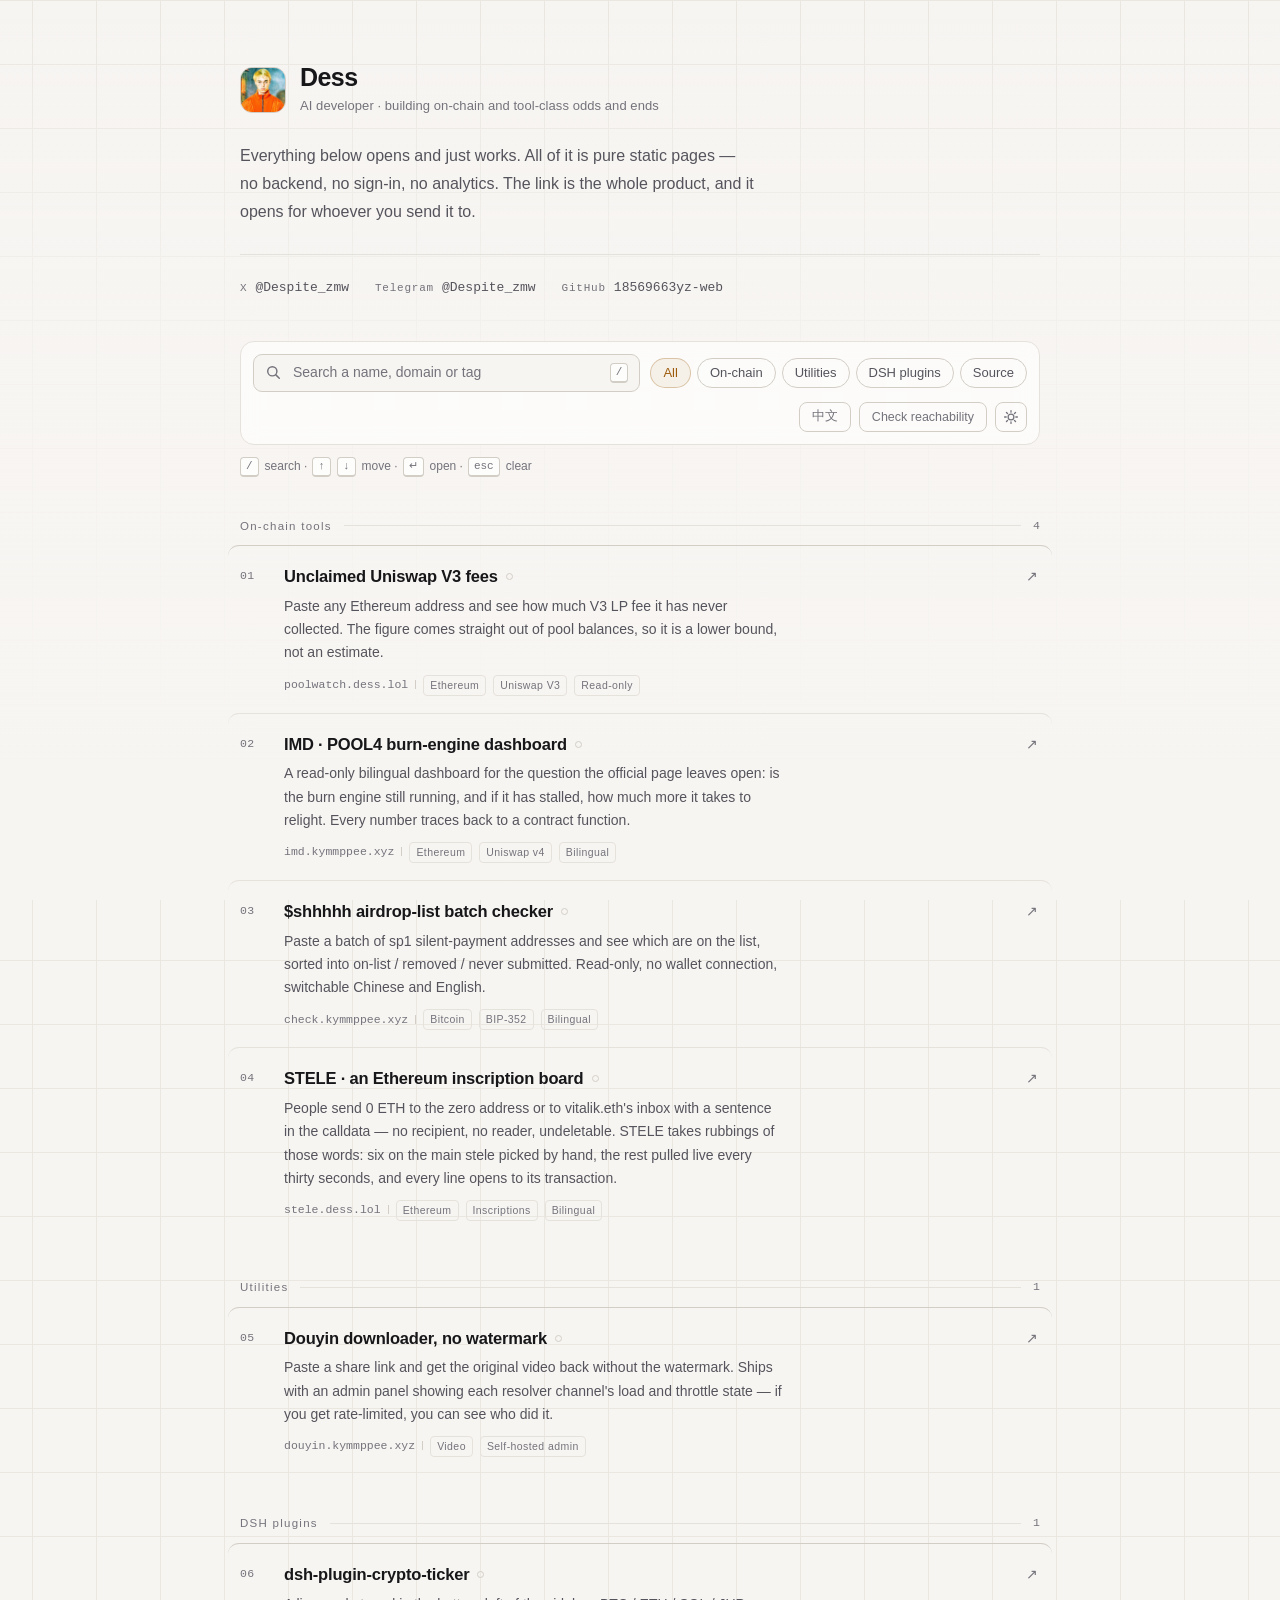
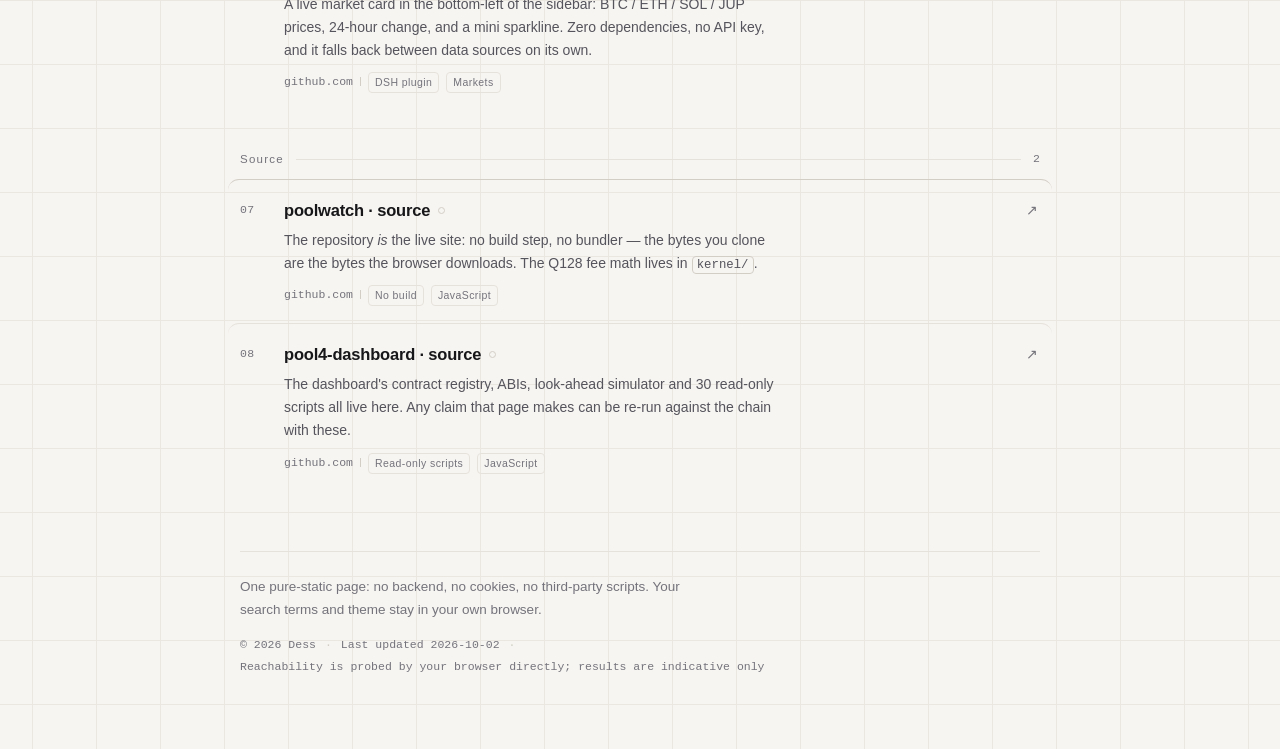
==== commit 07d7ffd8: "新增碑林 STELE（stele.dess.lol）到链上工具；后续条目编号顺延" ====
--- a/index.html
+++ b/index.html
@@ -134,7 +134,7 @@
   <main id="entries">
 
     <section class="group" data-group="chain">
-      <h2 class="group-head"><span class="g-name"><span data-l="zh">链上工具</span><span data-l="en">On-chain tools</span></span><i class="g-line"></i><span class="g-count">3</span></h2>
+      <h2 class="group-head"><span class="g-name"><span data-l="zh">链上工具</span><span data-l="en">On-chain tools</span></span><i class="g-line"></i><span class="g-count">4</span></h2>
 
       <a class="entry" href="https://poolwatch.dess.lol" target="_blank" rel="noopener"
          data-cat="chain"
@@ -192,6 +192,25 @@
         </span>
         <span class="go" aria-hidden="true">↗</span>
       </a>
+
+      <a class="entry" href="https://stele.dess.lol" target="_blank" rel="noopener"
+         data-cat="chain"
+         data-search="碑林 stele 以太坊 铭文 留言 零地址 vitalik 主网 链上 只读 拓片 日记 刻字 dess"
+         data-search-en="stele inscription ethereum message zero address vitalik mainnet on-chain read-only rubbing diary carve dess">
+        <span class="no">04</span>
+        <span class="body">
+          <span class="top">
+            <span class="title"><span data-l="zh">碑林 · 以太坊留言看板</span><span data-l="en">STELE · an Ethereum inscription board</span></span>
+            <span class="dot" data-state="unknown"></span>
+          </span>
+          <span class="desc"><span data-l="zh">有人往零地址、往 vitalik.eth 的收件箱转 0 ETH，把一句话塞进交易的 calldata——没有收件人、没有读者、删不掉。碑林把这些字拓下来：主碑六条是人手挑的，刻痕每三十秒补拉一次，每一条都能点开验证。</span><span data-l="en">People send 0 ETH to the zero address or to vitalik.eth's inbox with a sentence in the calldata — no recipient, no reader, undeletable. STELE takes rubbings of those words: six on the main stele picked by hand, the rest pulled live every thirty seconds, and every line opens to its transaction.</span></span>
+          <span class="meta">
+            <span class="host">stele.dess.lol</span>
+            <span class="tag"><span data-l="zh">以太坊</span><span data-l="en">Ethereum</span></span><span class="tag"><span data-l="zh">铭文</span><span data-l="en">Inscriptions</span></span><span class="tag"><span data-l="zh">中英双语</span><span data-l="en">Bilingual</span></span>
+          </span>
+        </span>
+        <span class="go" aria-hidden="true">↗</span>
+      </a>
     </section>
 
     <section class="group" data-group="tool">
@@ -201,7 +220,7 @@
          data-cat="tool"
          data-search="抖音 去水印 无水印 下载 视频 douyin kymmppee 工具 nowm"
          data-search-en="douyin watermark watermark-free download video kymmppee tool nowm">
-        <span class="no">04</span>
+        <span class="no">05</span>
         <span class="body">
           <span class="top">
             <span class="title"><span data-l="zh">抖音无水印下载</span><span data-l="en">Douyin downloader, no watermark</span></span>
@@ -224,7 +243,7 @@
          data-cat="dsh"
          data-search="crypto ticker 行情 插件 侧边栏 btc eth sol jup 零依赖 dsh 价格 走势图"
          data-search-en="crypto ticker markets plugin sidebar btc eth sol jup zero-dependency dsh price sparkline">
-        <span class="no">05</span>
+        <span class="no">06</span>
         <span class="body">
           <span class="top">
             <span class="title"><span data-l="zh">dsh-plugin-crypto-ticker</span><span data-l="en">dsh-plugin-crypto-ticker</span></span>
@@ -247,7 +266,7 @@
          data-cat="src"
          data-search="poolwatch 源码 仓库 github site app.js kernel keccak rpc v3fees"
          data-search-en="poolwatch source repository github site app.js kernel keccak rpc v3fees">
-        <span class="no">06</span>
+        <span class="no">07</span>
         <span class="body">
           <span class="top">
             <span class="title"><span data-l="zh">poolwatch · 源码</span><span data-l="en">poolwatch · source</span></span>
@@ -266,7 +285,7 @@
          data-cat="src"
          data-search="pool4 dashboard 源码 仓库 github imd 合约 abi 双语 快照"
          data-search-en="pool4 dashboard source repository github imd contracts abi bilingual snapshot">
-        <span class="no">07</span>
+        <span class="no">08</span>
         <span class="body">
           <span class="top">
             <span class="title"><span data-l="zh">pool4-dashboard · 源码</span><span data-l="en">pool4-dashboard · source</span></span>
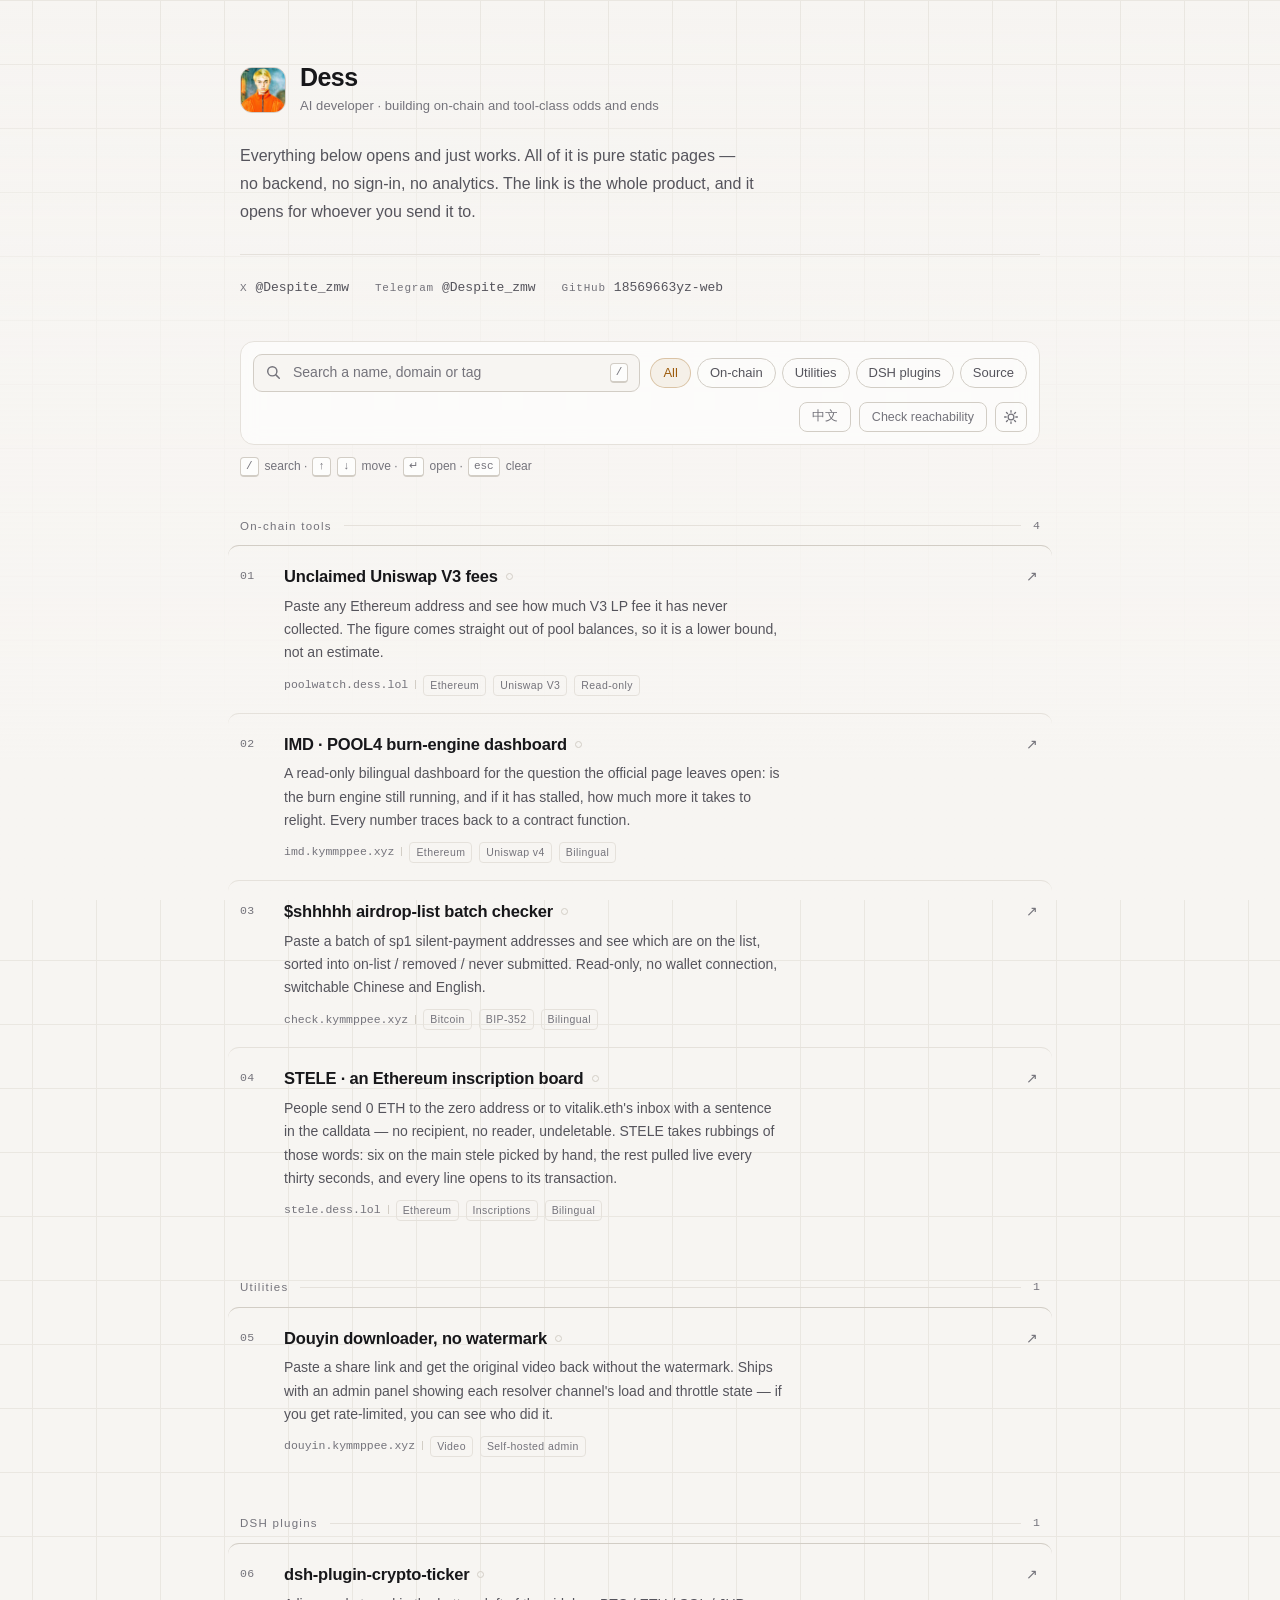
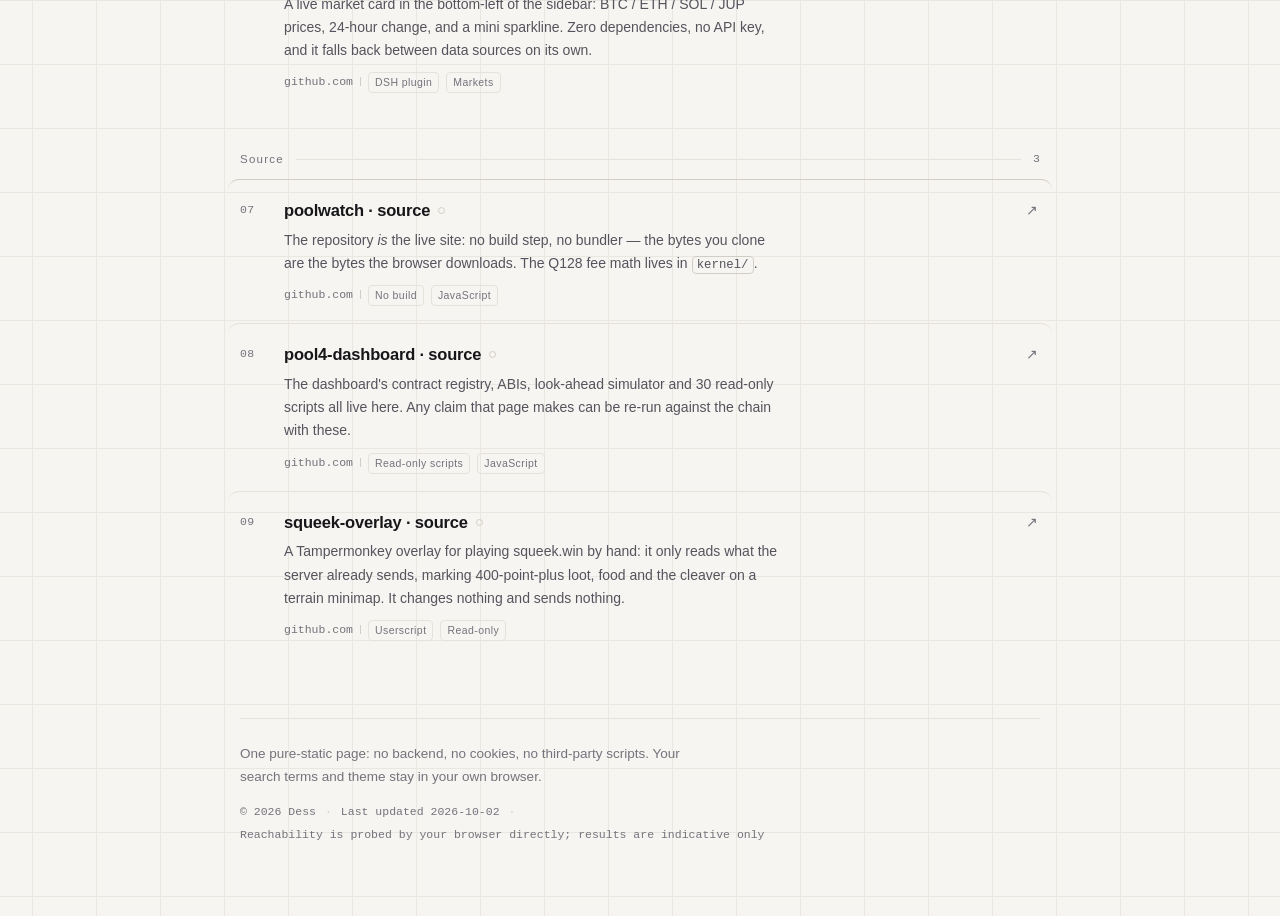
==== commit 8044ff0a: "源码区新增 squeek-overlay" ====
--- a/index.html
+++ b/index.html
@@ -260,7 +260,7 @@
     </section>
 
     <section class="group" data-group="src">
-      <h2 class="group-head"><span class="g-name"><span data-l="zh">源码</span><span data-l="en">Source</span></span><i class="g-line"></i><span class="g-count">2</span></h2>
+      <h2 class="group-head"><span class="g-name"><span data-l="zh">源码</span><span data-l="en">Source</span></span><i class="g-line"></i><span class="g-count">3</span></h2>
 
       <a class="entry" href="https://github.com/18569663yz-web/poolwatch" target="_blank" rel="noopener"
          data-cat="src"
@@ -295,6 +295,25 @@
           <span class="meta">
             <span class="host">github.com</span>
             <span class="tag"><span data-l="zh">只读脚本</span><span data-l="en">Read-only scripts</span></span><span class="tag"><span data-l="zh">JavaScript</span><span data-l="en">JavaScript</span></span>
+          </span>
+        </span>
+        <span class="go" aria-hidden="true">↗</span>
+      </a>
+
+      <a class="entry" href="https://github.com/18569663yz-web/squeek-overlay" target="_blank" rel="noopener"
+         data-cat="src"
+         data-search="squeek overlay 源码 仓库 github 油猴 脚本 透视 标记 squeek.win 仓鼠 游戏 小地图"
+         data-search-en="squeek overlay source repository github userscript tampermonkey overlay squeek.win hamster game markers minimap">
+        <span class="no">09</span>
+        <span class="body">
+          <span class="top">
+            <span class="title"><span data-l="zh">squeek-overlay · 源码</span><span data-l="en">squeek-overlay · source</span></span>
+            <span class="dot" data-state="unknown"></span>
+          </span>
+          <span class="desc"><span data-l="zh">给 squeek.win 手动游玩的油猴透视标记脚本：只读服务器本来就下发的数据，只标 400 分以上物品、食物和砍刀，带地形小地图。不改任何数值，不发任何请求。</span><span data-l="en">A Tampermonkey overlay for playing squeek.win by hand: it only reads what the server already sends, marking 400-point-plus loot, food and the cleaver on a terrain minimap. It changes nothing and sends nothing.</span></span>
+          <span class="meta">
+            <span class="host">github.com</span>
+            <span class="tag"><span data-l="zh">油猴脚本</span><span data-l="en">Userscript</span></span><span class="tag"><span data-l="zh">只读</span><span data-l="en">Read-only</span></span>
           </span>
         </span>
         <span class="go" aria-hidden="true">↗</span>
